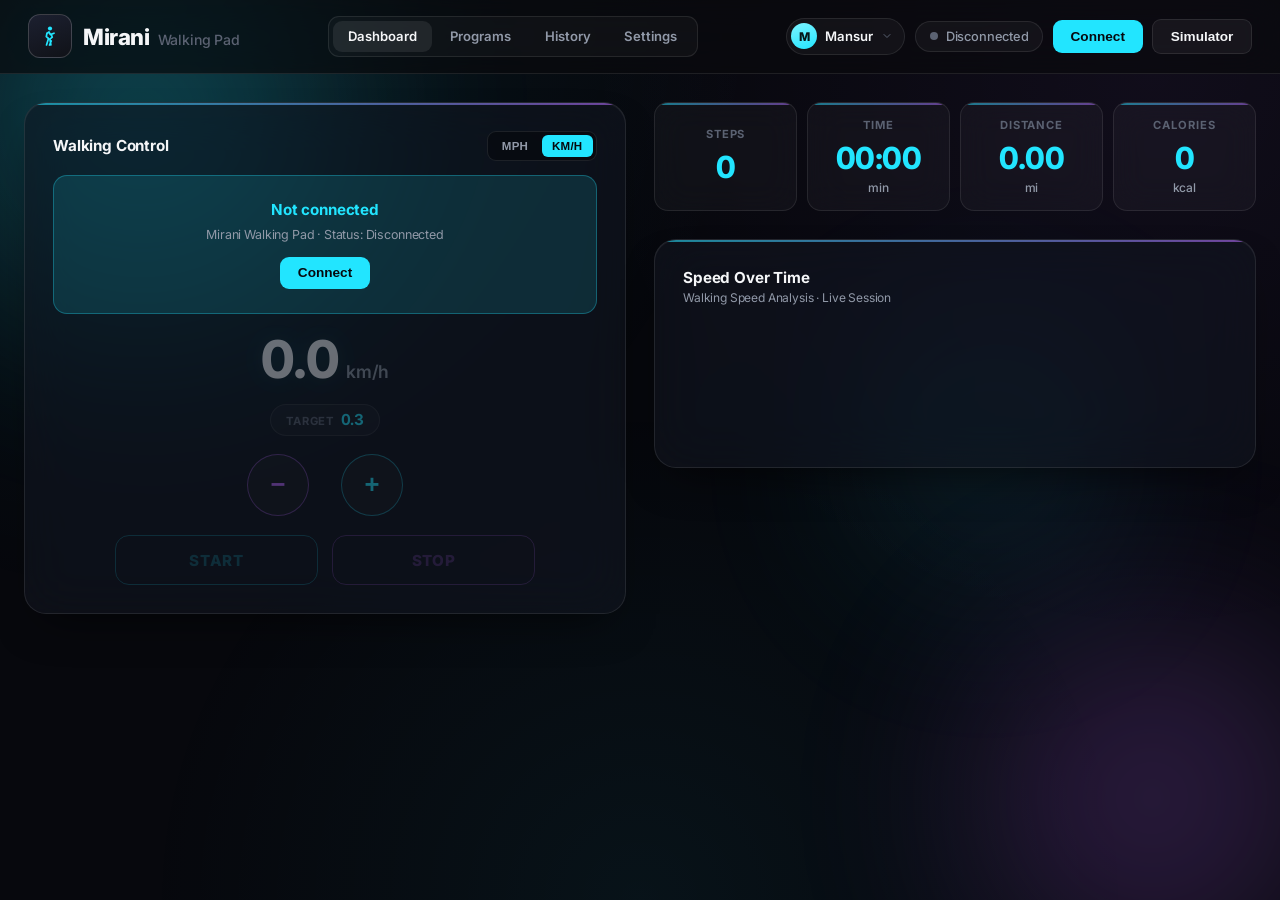
==== index.html @ 38ab9e93 "Reskin to neon cyan/purple glass theme with speed-reactive background - New palette: cyan primary + " ====
<!DOCTYPE html>
<html lang="en">
<head>
  <meta charset="UTF-8">
  <meta name="viewport" content="width=device-width, initial-scale=1.0">
  <title>Mirani Walking Pad</title>
  <meta name="description" content="Control your walking pad treadmill via Web Bluetooth API directly from a laptop. Real-time telemetry, speed control, preset programs, and session analytics.">
  <link rel="icon" type="image/svg+xml" href="favicon.svg">
  <link rel="stylesheet" href="css/style.css">
</head>
<body>

  <!-- Decorative speed-reactive background (see .bg-decor in style.css) -->
  <div class="bg-decor" aria-hidden="true">
    <div class="blob blob-cyan"></div>
    <div class="blob blob-purple"></div>
    <div class="blob blob-cyan-soft"></div>
  </div>

  <!-- App Header -->
  <header class="app-header">
    <div class="brand">
      <div class="brand-logo" aria-hidden="true">
        <svg viewBox="0 0 24 24" width="20" height="20" fill="none" xmlns="http://www.w3.org/2000/svg">
          <circle cx="12" cy="4.5" r="2.1" fill="currentColor"/>
          <path d="M9.5 9L11 8l1.3 2.6L16 9.2M8.5 21l2-6.5-2.2-1.8.7-3.7M13.3 10.6l1 2.6-2.4 2 1 5.8M11.5 21l1.8-4" stroke="currentColor" stroke-width="1.7" stroke-linecap="round" stroke-linejoin="round"/>
        </svg>
      </div>
      <div class="brand-text">
        <h1>Mirani</h1>
        <span>Walking Pad</span>
      </div>
    </div>

    <!-- Navigation Tabs -->
    <nav class="nav-tabs">
      <button class="nav-btn active" data-tab="dashboard">Dashboard</button>
      <button class="nav-btn" data-tab="programs">Programs</button>
      <button class="nav-btn" data-tab="history">History</button>
      <button class="nav-btn" data-tab="settings">Settings</button>
    </nav>

    <!-- Header Actions -->
    <div class="header-actions">
      <div class="user-switcher" id="user-switcher">
        <button class="user-trigger" id="user-trigger" type="button" aria-haspopup="listbox" aria-expanded="false">
          <span class="user-avatar" id="user-avatar" data-user="Mansur">M</span>
          <span class="user-trigger-name" id="user-trigger-name">Mansur</span>
          <svg class="user-chevron" width="12" height="12" viewBox="0 0 24 24" fill="none"><path d="M6 9l6 6 6-6" stroke="currentColor" stroke-width="2" stroke-linecap="round" stroke-linejoin="round"/></svg>
        </button>
        <div class="user-menu" id="user-menu" role="listbox">
          <button class="user-option" data-user="Mansur" role="option"><span class="user-avatar" data-user="Mansur">M</span>Mansur</button>
          <button class="user-option" data-user="Sonia" role="option"><span class="user-avatar" data-user="Sonia">S</span>Sonia</button>
          <button class="user-option" data-user="Rehaan" role="option"><span class="user-avatar" data-user="Rehaan">R</span>Rehaan</button>
          <button class="user-option" data-user="Amaya" role="option"><span class="user-avatar" data-user="Amaya">A</span>Amaya</button>
        </div>
      </div>
      <div class="connection-pill">
        <span class="status-dot" id="status-dot"></span>
        <span id="status-text">Disconnected</span>
      </div>
      <button class="btn-primary" id="connect-btn">Connect</button>
      <button class="btn-secondary" id="sim-btn">Simulator</button>
    </div>
  </header>

  <!-- Main App Container -->
  <main class="main-container">

    <!-- TAB 1: DASHBOARD -->
    <section class="tab-content active" id="tab-dashboard">
      <div class="dashboard-grid">

        <!-- Left Column: Speed & Controls -->
        <div class="panel-col">
          <div class="card speed-card">
            <div class="card-title">
              <span>Walking Control</span>
              <div class="unit-toggle">
                <button class="unit-btn" id="unit-mph">MPH</button>
                <button class="unit-btn active" id="unit-kmh">KM/H</button>
              </div>
            </div>

            <!-- Connection Banner (hidden when connected) -->
            <div id="connect-banner" class="connect-banner">
              <div class="connect-banner-title">Not connected</div>
              <div class="connect-banner-sub">Mirani Walking Pad &middot; Status: Disconnected</div>
              <button id="btn-connect-dashboard" class="btn-primary btn-connect-inline">Connect</button>
            </div>

            <!-- Main Speed HUD Panel -->
            <div class="control-panel" id="control-panel-inner">
              <div class="speed-hero">
                <span class="speed-hero-val" id="hud-speed">0.0</span>
                <span class="speed-hero-unit" id="speed-unit-label">km/h</span>
              </div>
              <div class="speed-target-row">
                <span class="speed-target-label">Target</span>
                <span class="speed-target-val" id="target-speed-val">0.2</span>
              </div>

              <!-- Speed Adjustment Buttons -->
              <div class="speed-adjust-group">
                <button class="btn-speed" id="btn-speed-down" title="Decrease speed" aria-label="Decrease speed">&minus;</button>
                <button class="btn-speed" id="btn-speed-up" title="Increase speed" aria-label="Increase speed">+</button>
              </div>

              <!-- Start / Pause / Stop Actions -->
              <div class="action-group">
                <button class="btn-action btn-start" id="btn-start" disabled>Start</button>
                <button class="btn-action btn-pause" id="btn-pause" style="display:none;">Pause</button>
                <button class="btn-action btn-stop" id="btn-stop" disabled>Stop</button>
              </div>
            </div>
          </div>
        </div>

        <!-- Right Column: Steps, Telemetry & Speed Chart -->
        <div class="panel-col">

          <!-- Telemetry: Steps + Time + Distance + Calories, one row -->
          <div class="hud-grid">
            <div class="hud-tile steps-tile">
              <div class="hud-label">Steps</div>
              <div class="hud-value" id="hud-steps">0</div>
            </div>

            <div class="hud-tile time-tile">
              <div class="hud-label">Time</div>
              <div class="hud-value" id="hud-time">00:00</div>
              <div class="hud-unit">min</div>
            </div>

            <div class="hud-tile dist-tile">
              <div class="hud-label">Distance</div>
              <div class="hud-value" id="hud-dist">0.00</div>
              <div class="hud-unit">mi</div>
            </div>

            <div class="hud-tile cal-tile">
              <div class="hud-label">Calories</div>
              <div class="hud-value" id="hud-cal">0</div>
              <div class="hud-unit">kcal</div>
            </div>
          </div>

          <!-- Speed Chart -->
          <div class="card chart-card">
            <div class="chart-header">
              <div class="chart-title">Speed Over Time</div>
              <div class="chart-subtitle">Walking Speed Analysis &middot; Live Session</div>
            </div>
            <div class="chart-container" id="chart-wrapper"></div>
          </div>

        </div>

      </div>
    </section>

    <!-- TAB 2: PROGRAMS -->
    <section class="tab-content" id="tab-programs">
      <div class="card">
        <div class="card-title">Select Workout Program</div>
        <p style="color: var(--text-muted); font-size: 0.9rem; margin-bottom: 1.5rem;">
          Select a preset walking program to automatically adjust speeds during your workout.
        </p>
        <div class="program-cards" id="programs-container"></div>
      </div>
    </section>

    <!-- TAB 3: HISTORY -->
    <section class="tab-content" id="tab-history">
      <div class="card">
        <div class="card-title">
          <span>Workout History Log</span>
          <span class="history-user-label" id="history-user-label">Mansur</span>
        </div>
        <div class="history-table-container">
          <table class="history-table">
            <thead>
              <tr>
                <th>Date & Time</th>
                <th>Duration</th>
                <th>Distance</th>
                <th>Calories</th>
                <th>Est. Steps</th>
              </tr>
            </thead>
            <tbody id="history-tbody"></tbody>
          </table>
        </div>
      </div>
    </section>

    <!-- TAB 4: SETTINGS -->
    <section class="tab-content" id="tab-settings">
      <div class="card settings-card">
        <div class="card-title">Settings</div>

        <div class="settings-list">
          <div class="settings-field">
            <label for="setting-weight">User weight (kg)</label>
            <input type="number" id="setting-weight" value="70">
            <span class="settings-hint">Used to calculate accurate calorie burn during walking.</span>
          </div>

          <div class="settings-field">
            <label>Bluetooth compatibility</label>
            <p class="settings-hint settings-hint-block">
              Ensure Bluetooth is enabled on your Mac or Windows laptop. Web Bluetooth requires <strong>Google Chrome</strong> or <strong>Microsoft Edge</strong>. Ensure your walking pad is powered on and not connected to your mobile phone.
            </p>
          </div>
        </div>
      </div>
    </section>

  </main>

  <!-- Scripts -->
  <script src="js/sfx.js"></script>
  <script src="js/ble.js"></script>
  <script src="js/treadmill.js"></script>
  <script src="js/programs.js"></script>
  <script src="js/charts.js"></script>
  <script src="js/app.js"></script>

</body>
</html>
---- css/style.css ----
/* Mirani Walking Pad — Stylesheet
   Dark glass UI with cyan/purple neon accents and a speed-reactive
   background layer (see .bg-decor + --speed-ratio, driven from app.js). */
@import url('https://fonts.googleapis.com/css2?family=Inter:wght@400;500;600;700;800&display=swap');

:root {
  --bg-dark: #07080d;
  --bg-card: rgba(255, 255, 255, 0.035);
  --bg-card-solid: rgba(19, 22, 32, 0.62);
  --bg-tile: rgba(255, 255, 255, 0.035);
  --border-color: rgba(255, 255, 255, 0.09);
  --border-color-strong: rgba(255, 255, 255, 0.18);

  --primary: #22e5ff;
  --primary-soft: rgba(34, 229, 255, 0.13);
  --primary-glow: rgba(34, 229, 255, 0.45);
  --secondary: #b968ff;
  --secondary-soft: rgba(185, 104, 255, 0.14);
  --secondary-glow: rgba(185, 104, 255, 0.45);
  --accent-green: #34d399;
  --accent-red: #f5455c;
  --accent-amber: #f5a623;

  --text-main: #f5f6f8;
  --text-muted: #9199a8;
  --text-dim: #5b6272;

  --font-sans: 'Inter', -apple-system, BlinkMacSystemFont, 'SF Pro Text', 'Segoe UI', sans-serif;

  --shadow-card: 0 1px 0 rgba(255, 255, 255, 0.05) inset, 0 20px 45px -20px rgba(0, 0, 0, 0.7);
  --radius-lg: 22px;
  --radius-md: 14px;
  --radius-sm: 9px;

  /* 0 (stopped) .. 1 (max speed) — set from app.js on every telemetry tick */
  --speed-ratio: 0;
}

* {
  box-sizing: border-box;
  margin: 0;
  padding: 0;
}

html {
  -webkit-font-smoothing: antialiased;
  -moz-osx-font-smoothing: grayscale;
}

body {
  background-color: var(--bg-dark);
  color: var(--text-main);
  font-family: var(--font-sans);
  font-feature-settings: 'tnum' 1;
  min-height: 100vh;
  display: flex;
  flex-direction: column;
  overflow-x: hidden;
  letter-spacing: -0.01em;
  position: relative;
}

/* ---------- Speed-reactive background ---------- */
/* Ambient blobs drift slowly at rest and speed up/brighten with
   --speed-ratio (0..1), set live from app.js off the treadmill snapshot.
   Kept low-contrast and heavily blurred so it reads as atmosphere, not
   as a distraction from the numbers. */
.bg-decor {
  position: fixed;
  inset: 0;
  z-index: -1;
  overflow: hidden;
  pointer-events: none;
}

.bg-decor::before {
  content: '';
  position: absolute;
  inset: 0;
  background-image:
    radial-gradient(circle at 12% 0%, rgba(34, 229, 255, 0.07) 0%, transparent 42%),
    radial-gradient(circle at 90% 8%, rgba(185, 104, 255, 0.06) 0%, transparent 40%),
    radial-gradient(circle at 50% 100%, rgba(34, 229, 255, 0.05) 0%, transparent 45%);
}

.blob {
  position: absolute;
  border-radius: 50%;
  filter: blur(90px);
  will-change: transform, opacity;
  animation-name: blobDrift;
  animation-timing-function: ease-in-out;
  animation-iteration-count: infinite;
  animation-direction: alternate;
  animation-duration: calc(26s - 14s * var(--speed-ratio, 0));
  opacity: calc(0.3 + 0.28 * var(--speed-ratio, 0));
  transition: opacity 0.6s ease;
}

.blob-cyan {
  width: 46vw;
  height: 46vw;
  max-width: 620px;
  max-height: 620px;
  left: -12vw;
  top: -14vw;
  background: radial-gradient(circle, var(--primary) 0%, transparent 70%);
}

.blob-purple {
  width: 40vw;
  height: 40vw;
  max-width: 560px;
  max-height: 560px;
  right: -10vw;
  bottom: -12vw;
  background: radial-gradient(circle, var(--secondary) 0%, transparent 70%);
  animation-delay: -6s;
}

.blob-cyan-soft {
  width: 30vw;
  height: 30vw;
  max-width: 420px;
  max-height: 420px;
  right: 8vw;
  top: 30vh;
  background: radial-gradient(circle, var(--primary) 0%, transparent 72%);
  animation-delay: -12s;
  opacity: calc(0.16 + 0.16 * var(--speed-ratio, 0));
}

@keyframes blobDrift {
  from { transform: translate(0, 0) scale(1); }
  to   { transform: translate(4%, 5%) scale(calc(1 + 0.08 * var(--speed-ratio, 0))); }
}

@media (prefers-reduced-motion: reduce) {
  .blob { animation: none; }
}

/* ---------- Header ---------- */
.app-header {
  display: flex;
  flex-wrap: wrap;
  justify-content: space-between;
  align-items: center;
  gap: 0.75rem 1.5rem;
  padding: 0.9rem 1.75rem;
  background: rgba(10, 11, 13, 0.72);
  backdrop-filter: blur(20px) saturate(140%);
  border-bottom: 1px solid var(--border-color);
  position: sticky;
  top: 0;
  z-index: 100;
}

.brand {
  display: flex;
  align-items: center;
  gap: 0.7rem;
}

.brand-logo {
  width: 44px;
  height: 44px;
  flex-shrink: 0;
  background: linear-gradient(160deg, #1c2030, #101218);
  border: 1px solid var(--border-color-strong);
  border-radius: 12px;
  display: flex;
  align-items: center;
  justify-content: center;
  color: var(--primary);
}

.brand-logo svg {
  width: 24px;
  height: 24px;
}

.brand-text {
  display: flex;
  align-items: baseline;
  gap: 0.5rem;
}

.brand-text h1 {
  font-size: 1.4rem;
  font-weight: 800;
  letter-spacing: -0.02em;
  color: var(--text-main);
}

.brand-text span {
  font-size: 0.88rem;
  color: var(--text-dim);
  font-weight: 500;
}

.header-actions {
  display: flex;
  align-items: center;
  gap: 0.6rem;
}

.user-switcher {
  position: relative;
}

.user-trigger {
  display: flex;
  align-items: center;
  gap: 0.5rem;
  padding: 0.3rem 0.7rem 0.3rem 0.3rem;
  border-radius: 30px;
  background: rgba(255, 255, 255, 0.04);
  border: 1px solid var(--border-color);
  cursor: pointer;
  font-family: var(--font-sans);
  transition: background 0.15s ease, border-color 0.15s ease;
}

.user-trigger:hover,
.user-switcher.open .user-trigger {
  background: rgba(255, 255, 255, 0.08);
  border-color: var(--border-color-strong);
}

.user-trigger-name {
  color: var(--text-main);
  font-weight: 600;
  font-size: 0.82rem;
}

.user-chevron {
  color: var(--text-dim);
  transition: transform 0.15s ease;
}

.user-switcher.open .user-chevron {
  transform: rotate(180deg);
}

.user-avatar {
  width: 26px;
  height: 26px;
  border-radius: 50%;
  color: #06090f;
  font-size: 0.75rem;
  font-weight: 800;
  display: flex;
  align-items: center;
  justify-content: center;
  flex-shrink: 0;
}

.user-avatar[data-user="Mansur"] { background: linear-gradient(160deg, #7df3ff, var(--primary)); color: #06171a; }
.user-avatar[data-user="Sonia"] { background: linear-gradient(160deg, #ff8ad4, #e754a8); }
.user-avatar[data-user="Rehaan"] { background: linear-gradient(160deg, #4de3a4, var(--accent-green)); }
.user-avatar[data-user="Amaya"] { background: linear-gradient(160deg, #ffbb50, var(--accent-amber)); }

.user-menu {
  position: absolute;
  top: calc(100% + 0.5rem);
  left: 0;
  min-width: 180px;
  background: var(--bg-card-solid);
  border: 1px solid var(--border-color-strong);
  border-radius: var(--radius-md);
  box-shadow: 0 20px 40px -12px rgba(0, 0, 0, 0.7);
  padding: 0.4rem;
  display: flex;
  flex-direction: column;
  gap: 0.15rem;
  opacity: 0;
  visibility: hidden;
  transform: translateY(-6px);
  transition: opacity 0.15s ease, transform 0.15s ease, visibility 0.15s;
  z-index: 200;
}

.user-switcher.open .user-menu {
  opacity: 1;
  visibility: visible;
  transform: translateY(0);
}

.user-option {
  display: flex;
  align-items: center;
  gap: 0.6rem;
  padding: 0.5rem 0.6rem;
  border-radius: var(--radius-sm);
  background: transparent;
  border: none;
  color: var(--text-muted);
  font-family: var(--font-sans);
  font-weight: 600;
  font-size: 0.85rem;
  cursor: pointer;
  text-align: left;
  transition: background 0.12s ease, color 0.12s ease;
}

.user-option:hover {
  background: rgba(255, 255, 255, 0.06);
  color: var(--text-main);
}

.user-option.active {
  background: var(--primary-soft);
  color: var(--text-main);
}

.history-user-label {
  font-size: 0.75rem;
  font-weight: 700;
  color: var(--primary);
  background: var(--primary-soft);
  padding: 0.3rem 0.75rem;
  border-radius: 30px;
}

.connection-pill {
  display: flex;
  align-items: center;
  gap: 0.5rem;
  padding: 0.45rem 0.85rem;
  border-radius: 30px;
  background: rgba(255, 255, 255, 0.04);
  border: 1px solid var(--border-color);
  font-size: 0.8rem;
  font-weight: 500;
  color: var(--text-muted);
  white-space: nowrap;
}

.status-dot {
  width: 8px;
  height: 8px;
  border-radius: 50%;
  background: var(--text-dim);
  flex-shrink: 0;
}

.status-dot.connected {
  background: var(--accent-green);
  box-shadow: 0 0 8px rgba(52, 211, 153, 0.6);
}

.status-dot.simulating {
  background: var(--accent-amber);
  box-shadow: 0 0 8px rgba(245, 166, 35, 0.6);
}

/* ---------- Nav Tabs ---------- */
.nav-tabs {
  display: flex;
  gap: 0.2rem;
  background: rgba(255, 255, 255, 0.03);
  padding: 0.25rem;
  border-radius: 11px;
  border: 1px solid var(--border-color);
}

.nav-btn {
  background: transparent;
  border: none;
  color: var(--text-muted);
  padding: 0.45rem 0.95rem;
  border-radius: var(--radius-sm);
  font-family: var(--font-sans);
  font-weight: 600;
  font-size: 0.82rem;
  cursor: pointer;
  transition: color 0.15s ease, background 0.15s ease;
  white-space: nowrap;
}

.nav-btn:hover {
  color: var(--text-main);
}

.nav-btn.active {
  background: rgba(255, 255, 255, 0.08);
  color: var(--text-main);
}

/* ---------- Main Container ---------- */
.main-container {
  max-width: 1280px;
  width: 100%;
  margin: 0 auto;
  padding: 1.75rem 1.5rem 3rem;
  flex: 1;
  min-width: 0;
}

.tab-content {
  display: none;
  flex-direction: column;
  gap: 1.5rem;
}

.tab-content.active {
  display: flex;
}

/* ---------- Dashboard Layout ---------- */
.dashboard-grid {
  display: grid;
  grid-template-columns: minmax(0, 1fr) minmax(0, 1fr);
  gap: 1.75rem;
  align-items: start;
}

.panel-col {
  display: flex;
  flex-direction: column;
  gap: 1.75rem;
  min-width: 0;
}

@media (max-width: 900px) {
  .dashboard-grid {
    grid-template-columns: minmax(0, 1fr);
  }
}

/* ---------- Card ---------- */
.card {
  background: var(--bg-card-solid);
  backdrop-filter: blur(24px) saturate(150%);
  -webkit-backdrop-filter: blur(24px) saturate(150%);
  border: 1px solid var(--border-color);
  border-radius: var(--radius-lg);
  padding: 1.75rem;
  box-shadow: var(--shadow-card);
  min-width: 0;
  position: relative;
  overflow: hidden;
}

.card::before {
  content: '';
  position: absolute;
  top: 0;
  left: 0;
  right: 0;
  height: 2px;
  background: linear-gradient(90deg, var(--primary), var(--secondary));
  opacity: 0.55;
}

.card-title {
  font-size: 0.95rem;
  font-weight: 700;
  margin-bottom: 1.25rem;
  display: flex;
  justify-content: space-between;
  align-items: center;
  color: var(--text-main);
}

/* MPH/KM-H unit toggle */
.unit-toggle {
  display: flex;
  gap: 0.2rem;
  background: rgba(0, 0, 0, 0.35);
  padding: 0.2rem;
  border-radius: var(--radius-sm);
  border: 1px solid var(--border-color);
}

.unit-btn {
  background: transparent;
  border: none;
  color: var(--text-muted);
  padding: 0.3rem 0.65rem;
  border-radius: 6px;
  font-weight: 700;
  font-size: 0.72rem;
  letter-spacing: 0.02em;
  cursor: pointer;
  transition: all 0.15s ease;
}

.unit-btn:hover {
  color: var(--text-main);
}

.unit-btn.active {
  background: var(--primary);
  color: #06090f;
}

/* ---------- Connect Banner ---------- */
.connect-banner {
  background: var(--primary-soft);
  border: 1px solid rgba(34, 229, 255, 0.3);
  border-radius: var(--radius-md);
  padding: 1.5rem 1.25rem;
  margin-bottom: 1.25rem;
  display: flex;
  flex-direction: column;
  align-items: center;
  text-align: center;
  gap: 0.5rem;
}

.connect-banner-title {
  font-weight: 700;
  color: var(--primary);
  font-size: 0.95rem;
}

.connect-banner-sub {
  font-size: 0.78rem;
  color: var(--text-muted);
  margin-bottom: 0.4rem;
}

.btn-connect-inline {
  padding: 0.5rem 1rem;
  font-size: 0.8rem;
  white-space: nowrap;
}

/* ---------- Speed Card / Control Panel ---------- */
.speed-card {
  display: flex;
  flex-direction: column;
}

.speed-card .card-title {
  margin-bottom: 0.9rem;
}

.control-panel {
  display: flex;
  flex-direction: column;
  align-items: center;
  gap: 1.1rem;
  padding: 0;
  opacity: 0.4;
  pointer-events: none;
  transition: opacity 0.25s ease;
}

.speed-hero {
  display: flex;
  align-items: baseline;
  gap: 0.5rem;
  line-height: 1;
}

.speed-hero-val {
  font-variant-numeric: tabular-nums;
  font-size: clamp(2.4rem, 6vw, 3.25rem);
  font-weight: 800;
  letter-spacing: -0.03em;
  color: var(--text-main);
  text-shadow: 0 0 28px rgba(34, 229, 255, calc(0.18 + 0.5 * var(--speed-ratio, 0)));
  transition: text-shadow 0.4s ease;
}

.speed-hero-unit {
  font-size: 1.1rem;
  font-weight: 600;
  color: var(--text-muted);
  text-transform: lowercase;
}

.speed-target-row {
  display: flex;
  align-items: baseline;
  gap: 0.4rem;
  padding: 0.35rem 0.9rem;
  background: rgba(255, 255, 255, 0.04);
  border: 1px solid var(--border-color);
  border-radius: 30px;
}

.speed-target-label {
  font-size: 0.7rem;
  text-transform: uppercase;
  letter-spacing: 0.08em;
  color: var(--text-dim);
  font-weight: 700;
}

.speed-target-val {
  font-variant-numeric: tabular-nums;
  font-size: 0.95rem;
  font-weight: 700;
  color: var(--primary);
}

.speed-adjust-group {
  display: flex;
  align-items: center;
  gap: 2rem;
}

.btn-speed {
  width: 62px;
  height: 62px;
  border-radius: 50%;
  background: rgba(255, 255, 255, 0.03);
  font-size: 1.6rem;
  font-weight: 700;
  display: flex;
  align-items: center;
  justify-content: center;
  cursor: pointer;
  transition: all 0.15s ease;
  line-height: 1;
}

.btn-speed:active {
  transform: scale(0.93);
}

#btn-speed-down {
  color: var(--secondary);
  border: 1.5px solid rgba(185, 104, 255, 0.5);
}

#btn-speed-down:hover {
  background: var(--secondary);
  color: #0d0416;
  box-shadow: 0 0 24px -4px var(--secondary-glow);
}

#btn-speed-up {
  color: var(--primary);
  border: 1.5px solid rgba(34, 229, 255, 0.5);
}

#btn-speed-up:hover {
  background: var(--primary);
  color: #06171a;
  box-shadow: 0 0 24px -4px var(--primary-glow);
}

/* ---------- Action Buttons ---------- */
.action-group {
  display: flex;
  gap: 0.9rem;
  width: 100%;
  max-width: 420px;
  margin-top: 0.15rem;
}

.btn-action {
  flex: 1;
  padding: 0.9rem;
  border-radius: var(--radius-md);
  background: transparent;
  font-family: var(--font-sans);
  font-weight: 800;
  font-size: 0.95rem;
  letter-spacing: 0.04em;
  text-transform: uppercase;
  cursor: pointer;
  transition: all 0.18s ease;
}

.btn-action:disabled {
  opacity: 0.35;
  cursor: not-allowed;
  box-shadow: none;
  transform: none !important;
}

.btn-start {
  border: 1.5px solid var(--primary);
  color: var(--primary);
}

.btn-start:hover:not(:disabled) {
  background: var(--primary);
  color: #06171a;
  transform: translateY(-2px);
  box-shadow: 0 14px 28px -10px var(--primary-glow);
}

.btn-pause {
  border: 1.5px solid var(--accent-amber);
  color: var(--accent-amber);
}

.btn-pause:hover:not(:disabled) {
  background: var(--accent-amber);
  color: #191006;
  transform: translateY(-2px);
}

.btn-stop {
  border: 1.5px solid var(--secondary);
  color: var(--secondary);
}

.btn-stop:hover:not(:disabled) {
  background: var(--secondary);
  color: #ffffff;
  transform: translateY(-2px);
  box-shadow: 0 14px 28px -10px var(--secondary-glow);
}

/* ---------- Telemetry HUD Grid ---------- */
.hud-grid {
  display: grid;
  grid-template-columns: repeat(4, minmax(0, 1fr));
  gap: 0.6rem;
}

@media (max-width: 420px) {
  .hud-grid {
    grid-template-columns: repeat(2, minmax(0, 1fr));
  }
}

.hud-tile {
  background: var(--bg-tile);
  backdrop-filter: blur(16px);
  border: 1px solid var(--border-color);
  border-radius: var(--radius-md);
  padding: 0.95rem 0.5rem;
  display: flex;
  flex-direction: column;
  align-items: center;
  justify-content: center;
  text-align: center;
  min-width: 0;
  position: relative;
  overflow: hidden;
}

.hud-tile::before {
  content: '';
  position: absolute;
  top: 0;
  left: 0;
  right: 0;
  height: 2px;
  background: linear-gradient(90deg, var(--primary), var(--secondary));
  opacity: 0.5;
}

.hud-label {
  font-size: 0.7rem;
  text-transform: uppercase;
  letter-spacing: 0.08em;
  color: var(--text-dim);
  font-weight: 700;
  margin-bottom: 0.5rem;
  white-space: nowrap;
}

.hud-value {
  font-variant-numeric: tabular-nums;
  font-size: clamp(1.15rem, 3.2vw, 1.9rem);
  font-weight: 800;
  color: var(--primary);
  letter-spacing: -0.02em;
  white-space: nowrap;
}

.hud-unit {
  font-size: 0.75rem;
  color: var(--text-muted);
  font-weight: 500;
  margin-top: 0.25rem;
}

/* ---------- Chart Card ---------- */
.chart-card {
  min-width: 0;
  padding-bottom: 1.1rem;
}

.chart-header {
  margin-bottom: 0.85rem;
}

.chart-title {
  font-size: 0.95rem;
  font-weight: 700;
  color: var(--text-main);
}

.chart-subtitle {
  font-size: 0.75rem;
  color: var(--text-muted);
  margin-top: 0.2rem;
}

.chart-container {
  width: 100%;
  max-width: 100%;
  height: 130px;
  position: relative;
  overflow: hidden;
}

/* ---------- Program Selector Cards ---------- */
.program-cards {
  display: grid;
  grid-template-columns: repeat(auto-fit, minmax(220px, 1fr));
  gap: 0.85rem;
}

.program-card {
  background: var(--bg-tile);
  border: 1px solid var(--border-color);
  border-radius: var(--radius-md);
  padding: 1.15rem;
  cursor: pointer;
  transition: all 0.2s ease;
}

.program-card:hover {
  border-color: var(--border-color-strong);
  background: rgba(255, 255, 255, 0.05);
}

.program-card.active-program {
  border-color: var(--primary);
  background: var(--primary-soft);
}

.program-name {
  font-weight: 700;
  font-size: 1rem;
  margin-bottom: 0.3rem;
  color: var(--text-main);
}

.program-desc {
  font-size: 0.8rem;
  color: var(--text-muted);
  margin-bottom: 1rem;
  line-height: 1.45;
}

.program-meta {
  display: flex;
  justify-content: space-between;
  font-size: 0.72rem;
  color: var(--primary);
  font-weight: 600;
}

/* ---------- History Table ---------- */
.history-table-container {
  overflow-x: auto;
}

.history-table {
  width: 100%;
  border-collapse: collapse;
  text-align: left;
}

.history-table th {
  padding: 0.75rem 0.9rem;
  font-size: 0.68rem;
  text-transform: uppercase;
  letter-spacing: 0.06em;
  color: var(--text-dim);
  font-weight: 700;
  border-bottom: 1px solid var(--border-color);
  white-space: nowrap;
}

.history-table td {
  padding: 0.85rem 0.9rem;
  font-size: 0.85rem;
  color: var(--text-main);
  border-bottom: 1px solid rgba(255, 255, 255, 0.04);
  white-space: nowrap;
}

.history-table tr:hover td {
  background: rgba(255, 255, 255, 0.02);
}

/* ---------- Settings ---------- */
.settings-card {
  max-width: 560px;
  margin: 0 auto;
  width: 100%;
}

.settings-list {
  display: flex;
  flex-direction: column;
  gap: 1.5rem;
}

.settings-field label {
  display: block;
  font-weight: 600;
  font-size: 0.88rem;
  margin-bottom: 0.5rem;
  color: var(--text-main);
}

.settings-field input[type="number"] {
  background: rgba(0, 0, 0, 0.3);
  border: 1px solid var(--border-color);
  color: var(--text-main);
  font-family: var(--font-sans);
  font-size: 0.9rem;
  padding: 0.7rem 0.85rem;
  border-radius: var(--radius-sm);
  width: 100%;
}

.settings-field input[type="number"]:focus {
  outline: none;
  border-color: var(--primary);
}

.settings-hint {
  font-size: 0.75rem;
  color: var(--text-muted);
  margin-top: 0.4rem;
  display: block;
}

.settings-hint-block {
  line-height: 1.55;
}

/* ---------- Buttons (header) ---------- */
.btn-primary {
  background: var(--primary);
  color: #06090f;
  border: none;
  padding: 0.55rem 1.1rem;
  border-radius: var(--radius-sm);
  font-weight: 700;
  font-size: 0.85rem;
  cursor: pointer;
  transition: all 0.15s ease;
  white-space: nowrap;
}

.btn-primary:hover {
  filter: brightness(1.08);
}

.btn-primary:disabled {
  opacity: 0.6;
  cursor: default;
  filter: none;
}

.btn-secondary {
  background: rgba(255, 255, 255, 0.05);
  border: 1px solid var(--border-color);
  color: var(--text-main);
  padding: 0.55rem 1.1rem;
  border-radius: var(--radius-sm);
  font-weight: 600;
  font-size: 0.85rem;
  cursor: pointer;
  transition: all 0.15s ease;
  white-space: nowrap;
}

.btn-secondary:hover {
  background: rgba(255, 255, 255, 0.1);
}

/* ---------- Toast Notifications ---------- */
.toast-container {
  position: fixed;
  bottom: 1.5rem;
  right: 1.5rem;
  left: 1.5rem;
  display: flex;
  flex-direction: column;
  align-items: flex-end;
  gap: 0.5rem;
  z-index: 1000;
}

.toast {
  background: rgba(19, 20, 24, 0.96);
  backdrop-filter: blur(12px);
  border: 1px solid var(--border-color-strong);
  color: var(--text-main);
  padding: 0.85rem 1.2rem;
  border-radius: var(--radius-sm);
  box-shadow: 0 12px 28px rgba(0,0,0,0.5);
  font-size: 0.85rem;
  font-weight: 500;
  max-width: 360px;
  animation: slideIn 0.25s ease forwards;
}

.toast.success { border-color: rgba(52, 211, 153, 0.5); }
.toast.error { border-color: rgba(245, 69, 92, 0.5); }

@keyframes slideIn {
  from { transform: translateY(8px); opacity: 0; }
  to { transform: translateY(0); opacity: 1; }
}
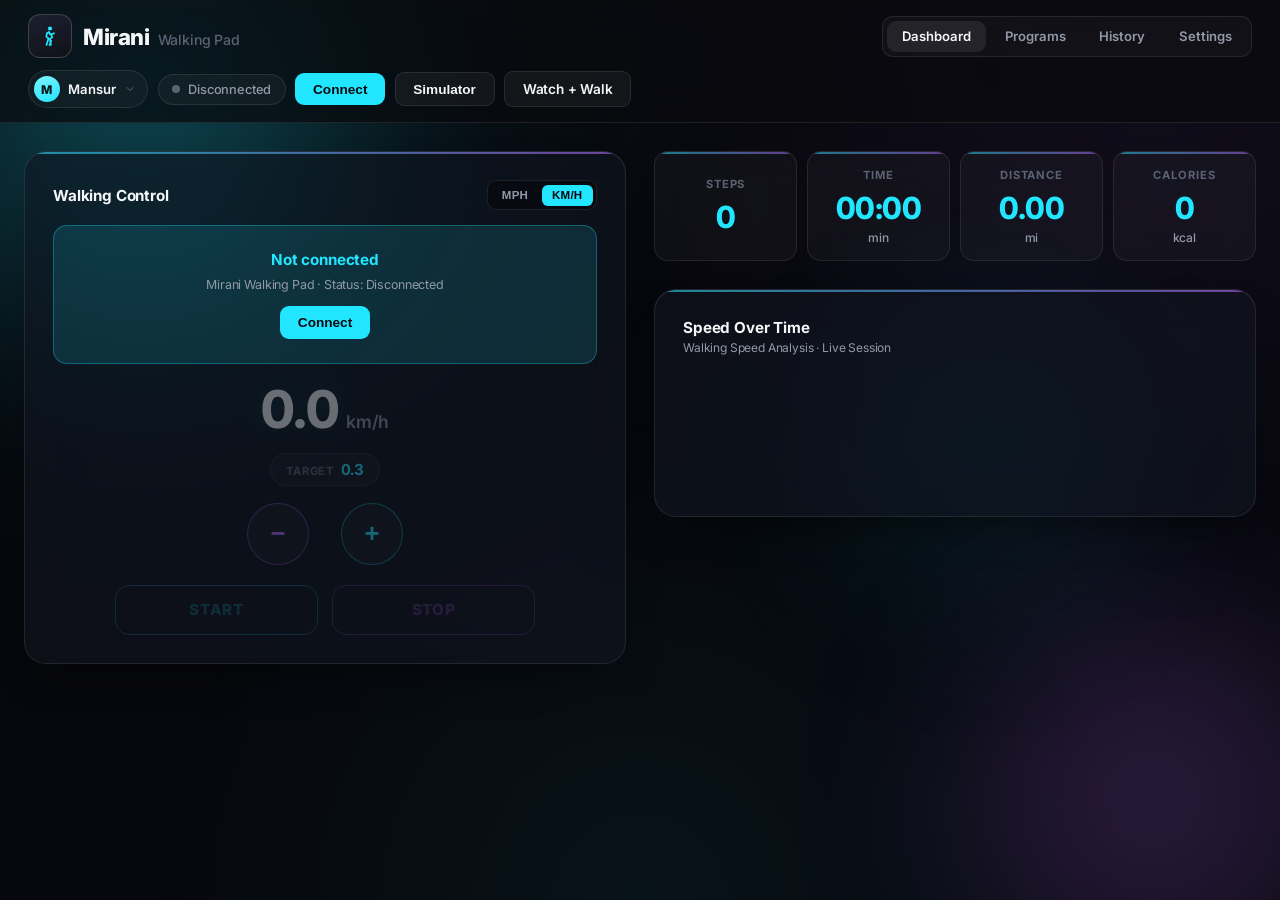
==== commit e023a2c1: "Add Watch + Walk concept: video stage with floating control overlay New theater.html page for a "wat" ====
--- a/index.html
+++ b/index.html
@@ -61,6 +61,7 @@
       </div>
       <button class="btn-primary" id="connect-btn">Connect</button>
       <button class="btn-secondary" id="sim-btn">Simulator</button>
+      <a href="theater.html" class="btn-secondary btn-watch-walk" title="Concept: watch a video with the controls floating on top">Watch + Walk</a>
     </div>
   </header>
 
--- a/css/style.css
+++ b/css/style.css
@@ -970,6 +970,9 @@
   cursor: pointer;
   transition: all 0.15s ease;
   white-space: nowrap;
+  display: inline-flex;
+  align-items: center;
+  text-decoration: none;
 }
 
 .btn-secondary:hover {
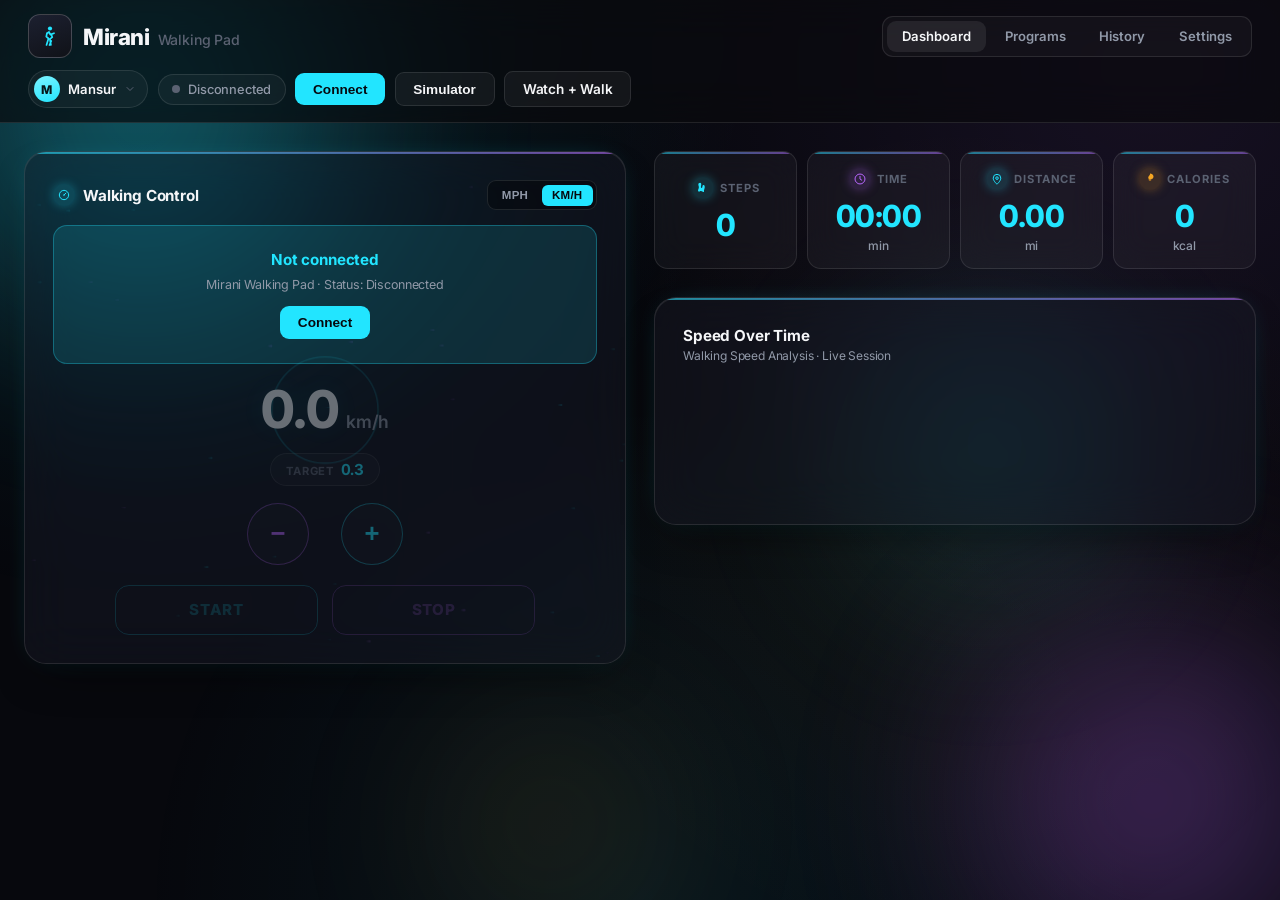
==== commit 4599a9de: "Add motion graphics engine, glass/glow polish, and richer sound design Dashboard felt static (nothin" ====
--- a/index.html
+++ b/index.html
@@ -15,6 +15,7 @@
     <div class="blob blob-cyan"></div>
     <div class="blob blob-purple"></div>
     <div class="blob blob-cyan-soft"></div>
+    <div class="blob blob-amber"></div>
   </div>
 
   <!-- App Header -->
@@ -75,8 +76,14 @@
         <!-- Left Column: Speed & Controls -->
         <div class="panel-col">
           <div class="card speed-card">
+            <canvas id="speed-flow-canvas" class="speed-flow-canvas" aria-hidden="true"></canvas>
             <div class="card-title">
-              <span>Walking Control</span>
+              <span class="card-title-with-icon">
+                <span class="hud-icon icon-cyan" aria-hidden="true">
+                  <svg width="14" height="14" viewBox="0 0 24 24" fill="none"><path d="M12 4a8 8 0 100 16 8 8 0 000-16z" stroke="currentColor" stroke-width="1.7"/><path d="M12 12l3.2-3.2" stroke="currentColor" stroke-width="1.7" stroke-linecap="round"/><circle cx="12" cy="12" r="1.3" fill="currentColor"/></svg>
+                </span>
+                Walking Control
+              </span>
               <div class="unit-toggle">
                 <button class="unit-btn" id="unit-mph">MPH</button>
                 <button class="unit-btn active" id="unit-kmh">KM/H</button>
@@ -92,9 +99,12 @@
 
             <!-- Main Speed HUD Panel -->
             <div class="control-panel" id="control-panel-inner">
-              <div class="speed-hero">
-                <span class="speed-hero-val" id="hud-speed">0.0</span>
-                <span class="speed-hero-unit" id="speed-unit-label">km/h</span>
+              <div class="speed-hero-wrap">
+                <div class="pulse-ring" id="pulse-ring" aria-hidden="true"></div>
+                <div class="speed-hero">
+                  <span class="speed-hero-val" id="hud-speed">0.0</span>
+                  <span class="speed-hero-unit" id="speed-unit-label">km/h</span>
+                </div>
               </div>
               <div class="speed-target-row">
                 <span class="speed-target-label">Target</span>
@@ -123,24 +133,44 @@
           <!-- Telemetry: Steps + Time + Distance + Calories, one row -->
           <div class="hud-grid">
             <div class="hud-tile steps-tile">
-              <div class="hud-label">Steps</div>
+              <div class="hud-label-row">
+                <span class="hud-icon icon-cyan" aria-hidden="true">
+                  <svg width="14" height="14" viewBox="0 0 24 24" fill="none"><path d="M7 3c1.5 0 2 1.3 2 3s-.6 3-.6 4.4c0 1 .3 1.6 1.1 1.6 1.1 0 1.5-1 1.5-2.4 0-1.6.7-2.6 1.9-2.6 1.5 0 2.1 1.4 2.1 3.3 0 2.6-1.3 4.7-1.3 6.4 0 1.1.5 2.3-.8 2.3-1.9 0-2.4-1.7-4.3-1.7-1.6 0-2.1 1-3.4 1-1 0-1.7-.7-1.7-2 0-2 1.4-2.9 1.4-5.6C4.9 8.7 4 7.7 4 6c0-1.7 1.2-3 3-3z" fill="currentColor"/></svg>
+                </span>
+                <span class="hud-label">Steps</span>
+              </div>
               <div class="hud-value" id="hud-steps">0</div>
             </div>
 
             <div class="hud-tile time-tile">
-              <div class="hud-label">Time</div>
+              <div class="hud-label-row">
+                <span class="hud-icon icon-purple" aria-hidden="true">
+                  <svg width="14" height="14" viewBox="0 0 24 24" fill="none"><circle cx="12" cy="12" r="8.5" stroke="currentColor" stroke-width="1.7"/><path d="M12 7.5V12l3 2" stroke="currentColor" stroke-width="1.7" stroke-linecap="round" stroke-linejoin="round"/></svg>
+                </span>
+                <span class="hud-label">Time</span>
+              </div>
               <div class="hud-value" id="hud-time">00:00</div>
               <div class="hud-unit">min</div>
             </div>
 
             <div class="hud-tile dist-tile">
-              <div class="hud-label">Distance</div>
+              <div class="hud-label-row">
+                <span class="hud-icon icon-cyan" aria-hidden="true">
+                  <svg width="14" height="14" viewBox="0 0 24 24" fill="none"><path d="M12 21s-6.5-5.6-6.5-10.5a6.5 6.5 0 1113 0C18.5 15.4 12 21 12 21z" stroke="currentColor" stroke-width="1.7" stroke-linejoin="round"/><circle cx="12" cy="10.5" r="2.2" stroke="currentColor" stroke-width="1.7"/></svg>
+                </span>
+                <span class="hud-label">Distance</span>
+              </div>
               <div class="hud-value" id="hud-dist">0.00</div>
               <div class="hud-unit">mi</div>
             </div>
 
             <div class="hud-tile cal-tile">
-              <div class="hud-label">Calories</div>
+              <div class="hud-label-row">
+                <span class="hud-icon icon-amber" aria-hidden="true">
+                  <svg width="14" height="14" viewBox="0 0 24 24" fill="none"><path d="M12 2.5c1 2.5-3 4-3 7.5a3 3 0 006 0c1 0-1 2-1 2 2.5 0 4-2 4-4.5C18 4 14.5 3 12 2.5z" fill="currentColor"/><path d="M9.5 13a2.5 2.5 0 005 0c0-.9-.5-1.4-1-2 0 1-.5 1.6-1.2 1.6S11 12 11 11c-1 .6-1.5 1.2-1.5 2z" fill="currentColor" opacity="0.6"/></svg>
+                </span>
+                <span class="hud-label">Calories</span>
+              </div>
               <div class="hud-value" id="hud-cal">0</div>
               <div class="hud-unit">kcal</div>
             </div>
@@ -226,6 +256,8 @@
   <script src="js/programs.js"></script>
   <script src="js/charts.js"></script>
   <script src="js/app.js"></script>
+  <script src="https://cdn.jsdelivr.net/npm/gsap@3.12.5/dist/gsap.min.js"></script>
+  <script src="js/motion.js"></script>
 
 </body>
 </html>
--- a/css/style.css
+++ b/css/style.css
@@ -6,10 +6,10 @@
 :root {
   --bg-dark: #07080d;
   --bg-card: rgba(255, 255, 255, 0.035);
-  --bg-card-solid: rgba(19, 22, 32, 0.62);
-  --bg-tile: rgba(255, 255, 255, 0.035);
-  --border-color: rgba(255, 255, 255, 0.09);
-  --border-color-strong: rgba(255, 255, 255, 0.18);
+  --bg-card-solid: rgba(24, 27, 38, 0.46);
+  --bg-tile: rgba(255, 255, 255, 0.04);
+  --border-color: rgba(255, 255, 255, 0.1);
+  --border-color-strong: rgba(255, 255, 255, 0.2);
 
   --primary: #22e5ff;
   --primary-soft: rgba(34, 229, 255, 0.13);
@@ -27,7 +27,7 @@
 
   --font-sans: 'Inter', -apple-system, BlinkMacSystemFont, 'SF Pro Text', 'Segoe UI', sans-serif;
 
-  --shadow-card: 0 1px 0 rgba(255, 255, 255, 0.05) inset, 0 20px 45px -20px rgba(0, 0, 0, 0.7);
+  --shadow-card: 0 1px 0 rgba(255, 255, 255, 0.08) inset, 0 20px 45px -20px rgba(0, 0, 0, 0.75), 0 0 32px -18px var(--primary-glow);
   --radius-lg: 22px;
   --radius-md: 14px;
   --radius-sm: 9px;
@@ -78,22 +78,23 @@
   position: absolute;
   inset: 0;
   background-image:
-    radial-gradient(circle at 12% 0%, rgba(34, 229, 255, 0.07) 0%, transparent 42%),
-    radial-gradient(circle at 90% 8%, rgba(185, 104, 255, 0.06) 0%, transparent 40%),
-    radial-gradient(circle at 50% 100%, rgba(34, 229, 255, 0.05) 0%, transparent 45%);
+    radial-gradient(circle at 12% 0%, rgba(34, 229, 255, 0.1) 0%, transparent 42%),
+    radial-gradient(circle at 90% 8%, rgba(185, 104, 255, 0.09) 0%, transparent 40%),
+    radial-gradient(circle at 50% 100%, rgba(34, 229, 255, 0.07) 0%, transparent 45%),
+    radial-gradient(circle at 75% 60%, rgba(245, 166, 35, 0.05) 0%, transparent 38%);
 }
 
 .blob {
   position: absolute;
   border-radius: 50%;
-  filter: blur(90px);
+  filter: blur(85px);
   will-change: transform, opacity;
   animation-name: blobDrift;
   animation-timing-function: ease-in-out;
   animation-iteration-count: infinite;
   animation-direction: alternate;
-  animation-duration: calc(26s - 14s * var(--speed-ratio, 0));
-  opacity: calc(0.3 + 0.28 * var(--speed-ratio, 0));
+  animation-duration: calc(18s - 12s * var(--speed-ratio, 0));
+  opacity: calc(0.4 + 0.35 * var(--speed-ratio, 0));
   transition: opacity 0.6s ease;
 }
 
@@ -127,12 +128,24 @@
   top: 30vh;
   background: radial-gradient(circle, var(--primary) 0%, transparent 72%);
   animation-delay: -12s;
-  opacity: calc(0.16 + 0.16 * var(--speed-ratio, 0));
+  opacity: calc(0.22 + 0.2 * var(--speed-ratio, 0));
+}
+
+.blob-amber {
+  width: 26vw;
+  height: 26vw;
+  max-width: 360px;
+  max-height: 360px;
+  left: 30vw;
+  bottom: -10vh;
+  background: radial-gradient(circle, var(--accent-amber) 0%, transparent 72%);
+  animation-delay: -9s;
+  opacity: calc(0.14 + 0.14 * var(--speed-ratio, 0));
 }
 
 @keyframes blobDrift {
   from { transform: translate(0, 0) scale(1); }
-  to   { transform: translate(4%, 5%) scale(calc(1 + 0.08 * var(--speed-ratio, 0))); }
+  to   { transform: translate(5%, 6%) scale(calc(1 + 0.12 * var(--speed-ratio, 0))); }
 }
 
 @media (prefers-reduced-motion: reduce) {
@@ -548,11 +561,41 @@
   transition: opacity 0.25s ease;
 }
 
+.speed-flow-canvas {
+  position: absolute;
+  inset: 0;
+  width: 100%;
+  height: 100%;
+  z-index: -1;
+  pointer-events: none;
+}
+
+.speed-hero-wrap {
+  position: relative;
+  display: flex;
+  align-items: center;
+  justify-content: center;
+}
+
+/* Ring that pulses behind the live speed number — cadence (via
+   js/motion.js + GSAP) rises with --speed-ratio, giving a heartbeat-like
+   sense of effort instead of a static number. */
+.pulse-ring {
+  position: absolute;
+  width: 92px;
+  height: 92px;
+  border-radius: 50%;
+  border: 1.5px solid var(--primary);
+  opacity: 0;
+  pointer-events: none;
+}
+
 .speed-hero {
   display: flex;
   align-items: baseline;
   gap: 0.5rem;
   line-height: 1;
+  position: relative;
 }
 
 .speed-hero-val {
@@ -749,14 +792,56 @@
   opacity: 0.5;
 }
 
+.hud-label-row {
+  display: flex;
+  align-items: center;
+  gap: 0.4rem;
+  margin-bottom: 0.5rem;
+}
+
 .hud-label {
   font-size: 0.7rem;
   text-transform: uppercase;
   letter-spacing: 0.08em;
   color: var(--text-dim);
   font-weight: 700;
-  margin-bottom: 0.5rem;
   white-space: nowrap;
+}
+
+/* Icon badges — small glowing glass circles used next to stat labels and
+   card titles, matching the reference's icon-forward glass aesthetic. */
+.hud-icon {
+  width: 22px;
+  height: 22px;
+  border-radius: 50%;
+  display: flex;
+  align-items: center;
+  justify-content: center;
+  flex-shrink: 0;
+}
+
+.hud-icon.icon-cyan {
+  background: var(--primary-soft);
+  color: var(--primary);
+  box-shadow: 0 0 12px -2px var(--primary-glow);
+}
+
+.hud-icon.icon-purple {
+  background: var(--secondary-soft);
+  color: var(--secondary);
+  box-shadow: 0 0 12px -2px var(--secondary-glow);
+}
+
+.hud-icon.icon-amber {
+  background: rgba(245, 166, 35, 0.14);
+  color: var(--accent-amber);
+  box-shadow: 0 0 12px -2px rgba(245, 166, 35, 0.5);
+}
+
+.card-title-with-icon {
+  display: flex;
+  align-items: center;
+  gap: 0.5rem;
 }
 
 .hud-value {
@@ -947,6 +1032,10 @@
   cursor: pointer;
   transition: all 0.15s ease;
   white-space: nowrap;
+  display: inline-flex;
+  align-items: center;
+  justify-content: center;
+  text-decoration: none;
 }
 
 .btn-primary:hover {
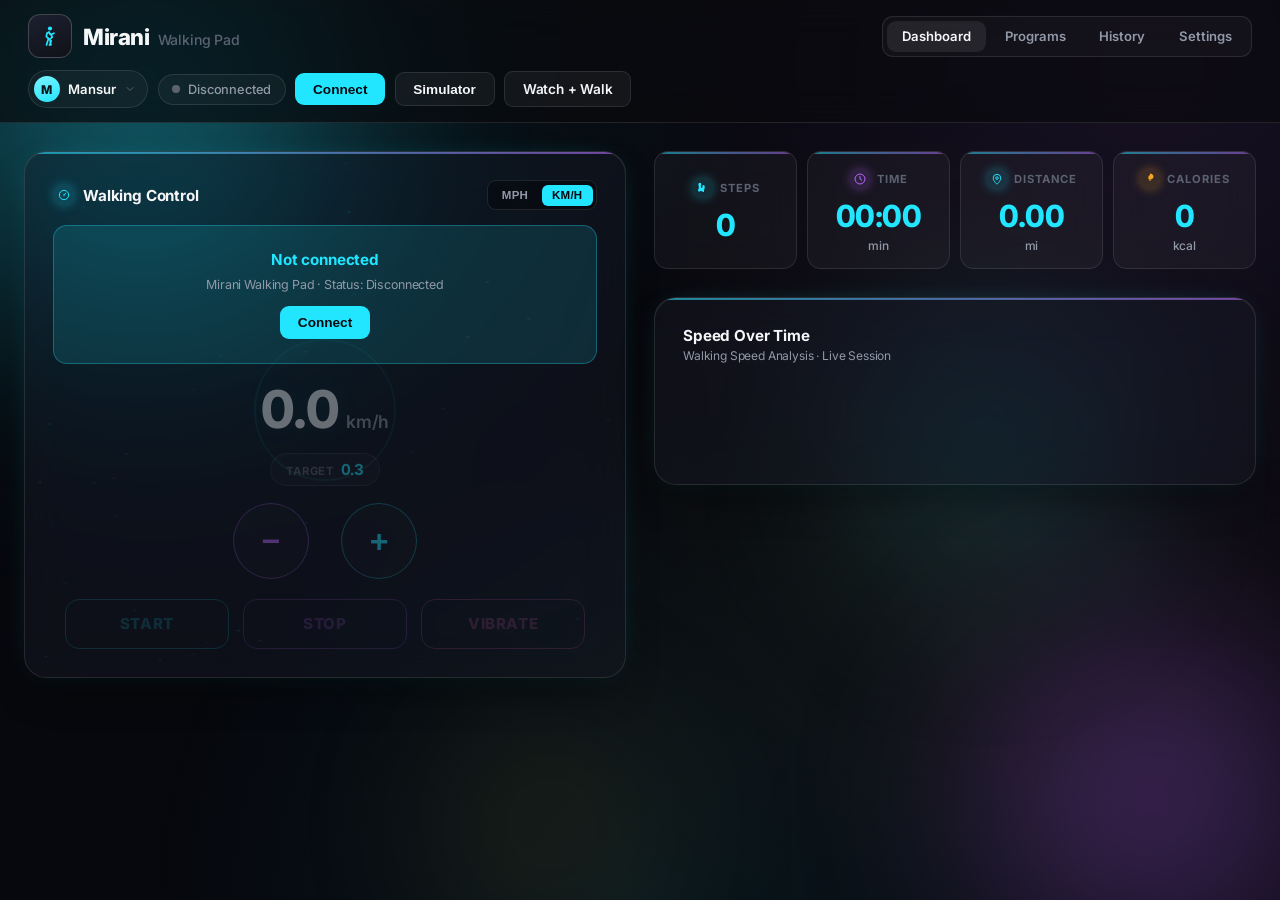
==== commit 4181b305: "Add standby-only Vibrate control for the RM-01 massage plate. Cycles levels 1–4 with the official-ap" ====
--- a/index.html
+++ b/index.html
@@ -122,6 +122,7 @@
                 <button class="btn-action btn-start" id="btn-start" disabled>Start</button>
                 <button class="btn-action btn-pause" id="btn-pause" style="display:none;">Pause</button>
                 <button class="btn-action btn-stop" id="btn-stop" disabled>Stop</button>
+                <button class="btn-action btn-vibrate" id="btn-vibrate" disabled title="Vibration massage — standby only. Click to cycle levels 1–4, then off.">Vibrate</button>
               </div>
             </div>
           </div>
--- a/css/style.css
+++ b/css/style.css
@@ -647,11 +647,11 @@
 }
 
 .btn-speed {
-  width: 62px;
-  height: 62px;
+  width: 76px;
+  height: 76px;
   border-radius: 50%;
   background: rgba(255, 255, 255, 0.03);
-  font-size: 1.6rem;
+  font-size: 2rem;
   font-weight: 700;
   display: flex;
   align-items: center;
@@ -692,7 +692,7 @@
   display: flex;
   gap: 0.9rem;
   width: 100%;
-  max-width: 420px;
+  max-width: 520px;
   margin-top: 0.15rem;
 }
 
@@ -752,6 +752,23 @@
   box-shadow: 0 14px 28px -10px var(--secondary-glow);
 }
 
+.btn-vibrate {
+  border: 1.5px solid #ff6bcb;
+  color: #ff6bcb;
+}
+
+.btn-vibrate:hover:not(:disabled) {
+  background: rgba(255, 107, 203, 0.16);
+  transform: translateY(-2px);
+  box-shadow: 0 14px 28px -10px rgba(255, 107, 203, 0.45);
+}
+
+.btn-vibrate.active {
+  background: #ff6bcb;
+  color: #1a0614;
+  box-shadow: 0 0 24px -6px rgba(255, 107, 203, 0.55);
+}
+
 /* ---------- Telemetry HUD Grid ---------- */
 .hud-grid {
   display: grid;
@@ -885,7 +902,7 @@
 .chart-container {
   width: 100%;
   max-width: 100%;
-  height: 130px;
+  height: 90px;
   position: relative;
   overflow: hidden;
 }
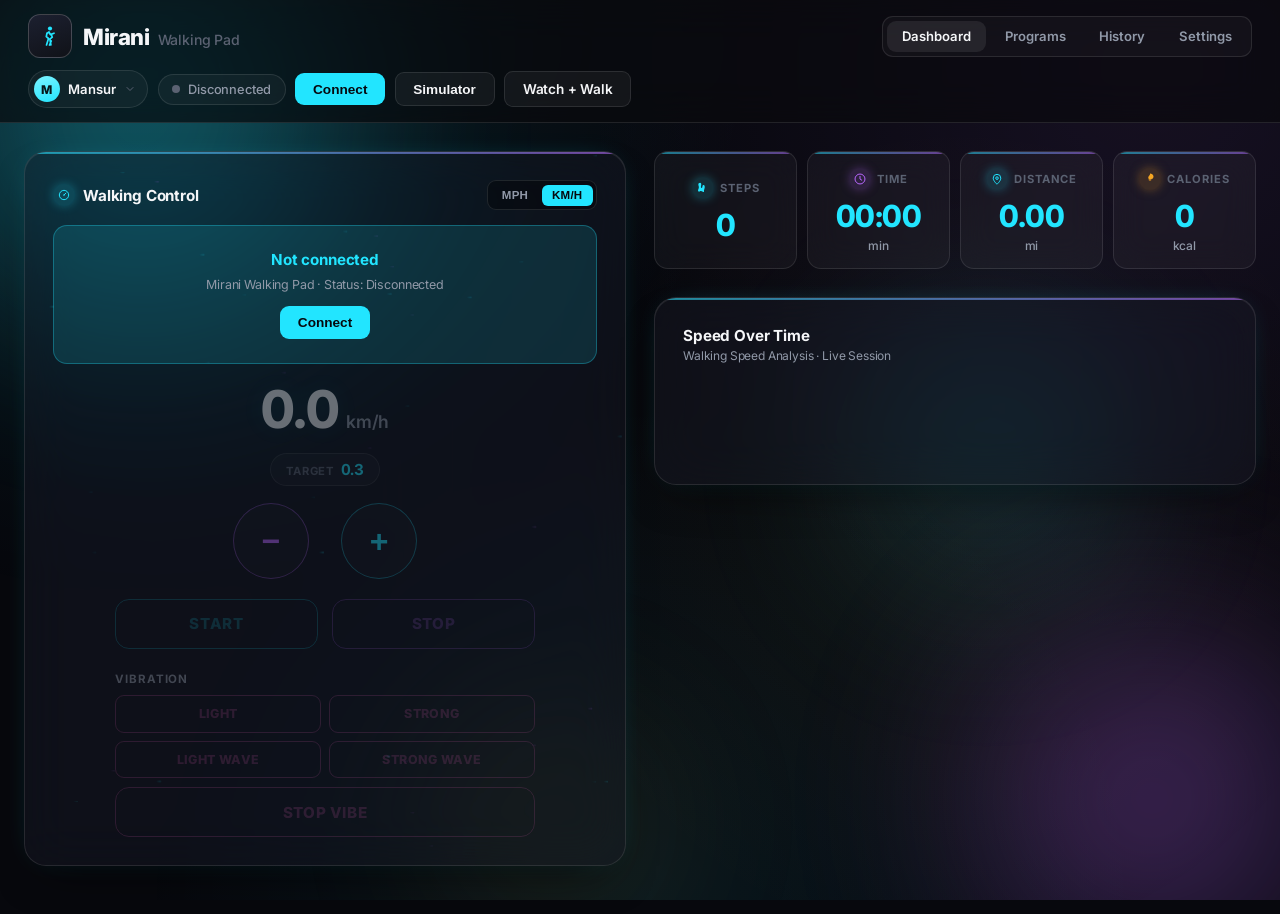
==== commit 752b43c7: "Add four named vibration modes and a dedicated Stop Vibe. Mode buttons start Light/Strong/Light Wave" ====
--- a/index.html
+++ b/index.html
@@ -122,7 +122,16 @@
                 <button class="btn-action btn-start" id="btn-start" disabled>Start</button>
                 <button class="btn-action btn-pause" id="btn-pause" style="display:none;">Pause</button>
                 <button class="btn-action btn-stop" id="btn-stop" disabled>Stop</button>
-                <button class="btn-action btn-vibrate" id="btn-vibrate" disabled title="Vibration massage — standby only. Click to cycle levels 1–4, then off.">Vibrate</button>
+              </div>
+              <div class="vibrate-panel">
+                <div class="vibrate-label">Vibration</div>
+                <div class="vibrate-modes" id="vibrate-modes">
+                  <button type="button" class="btn-vibe-mode" data-mode="1" disabled title="Gentle vibration">Light</button>
+                  <button type="button" class="btn-vibe-mode" data-mode="2" disabled title="Stronger vibration">Strong</button>
+                  <button type="button" class="btn-vibe-mode" data-mode="3" disabled title="Light vibration with shifting">Light Wave</button>
+                  <button type="button" class="btn-vibe-mode" data-mode="4" disabled title="Strong vibration with shifting">Strong Wave</button>
+                </div>
+                <button type="button" class="btn-action btn-vibrate-stop" id="btn-vibrate-stop" disabled>Stop Vibe</button>
               </div>
             </div>
           </div>
--- a/css/style.css
+++ b/css/style.css
@@ -692,7 +692,7 @@
   display: flex;
   gap: 0.9rem;
   width: 100%;
-  max-width: 520px;
+  max-width: 420px;
   margin-top: 0.15rem;
 }
 
@@ -752,21 +752,71 @@
   box-shadow: 0 14px 28px -10px var(--secondary-glow);
 }
 
-.btn-vibrate {
+.vibrate-panel {
+  width: 100%;
+  max-width: 420px;
+  display: flex;
+  flex-direction: column;
+  gap: 0.55rem;
+  margin-top: 0.35rem;
+}
+
+.vibrate-label {
+  font-size: 0.72rem;
+  font-weight: 700;
+  letter-spacing: 0.08em;
+  text-transform: uppercase;
+  color: var(--text-muted);
+}
+
+.vibrate-modes {
+  display: grid;
+  grid-template-columns: 1fr 1fr;
+  gap: 0.5rem;
+}
+
+.btn-vibe-mode {
+  padding: 0.65rem 0.4rem;
+  border-radius: var(--radius-sm);
+  border: 1.5px solid #ff6bcb;
+  background: transparent;
+  color: #ff6bcb;
+  font-family: var(--font-sans);
+  font-weight: 800;
+  font-size: 0.78rem;
+  letter-spacing: 0.03em;
+  text-transform: uppercase;
+  cursor: pointer;
+  transition: all 0.18s ease;
+}
+
+.btn-vibe-mode:hover:not(:disabled) {
+  background: rgba(255, 107, 203, 0.16);
+}
+
+.btn-vibe-mode.active {
+  background: #ff6bcb;
+  color: #1a0614;
+  box-shadow: 0 0 20px -6px rgba(255, 107, 203, 0.55);
+}
+
+.btn-vibe-mode:disabled,
+.btn-vibrate-stop:disabled {
+  opacity: 0.35;
+  cursor: not-allowed;
+  box-shadow: none;
+}
+
+.btn-vibrate-stop {
   border: 1.5px solid #ff6bcb;
   color: #ff6bcb;
 }
 
-.btn-vibrate:hover:not(:disabled) {
-  background: rgba(255, 107, 203, 0.16);
+.btn-vibrate-stop:hover:not(:disabled) {
+  background: #ff6bcb;
+  color: #1a0614;
   transform: translateY(-2px);
   box-shadow: 0 14px 28px -10px rgba(255, 107, 203, 0.45);
-}
-
-.btn-vibrate.active {
-  background: #ff6bcb;
-  color: #1a0614;
-  box-shadow: 0 0 24px -6px rgba(255, 107, 203, 0.55);
 }
 
 /* ---------- Telemetry HUD Grid ---------- */
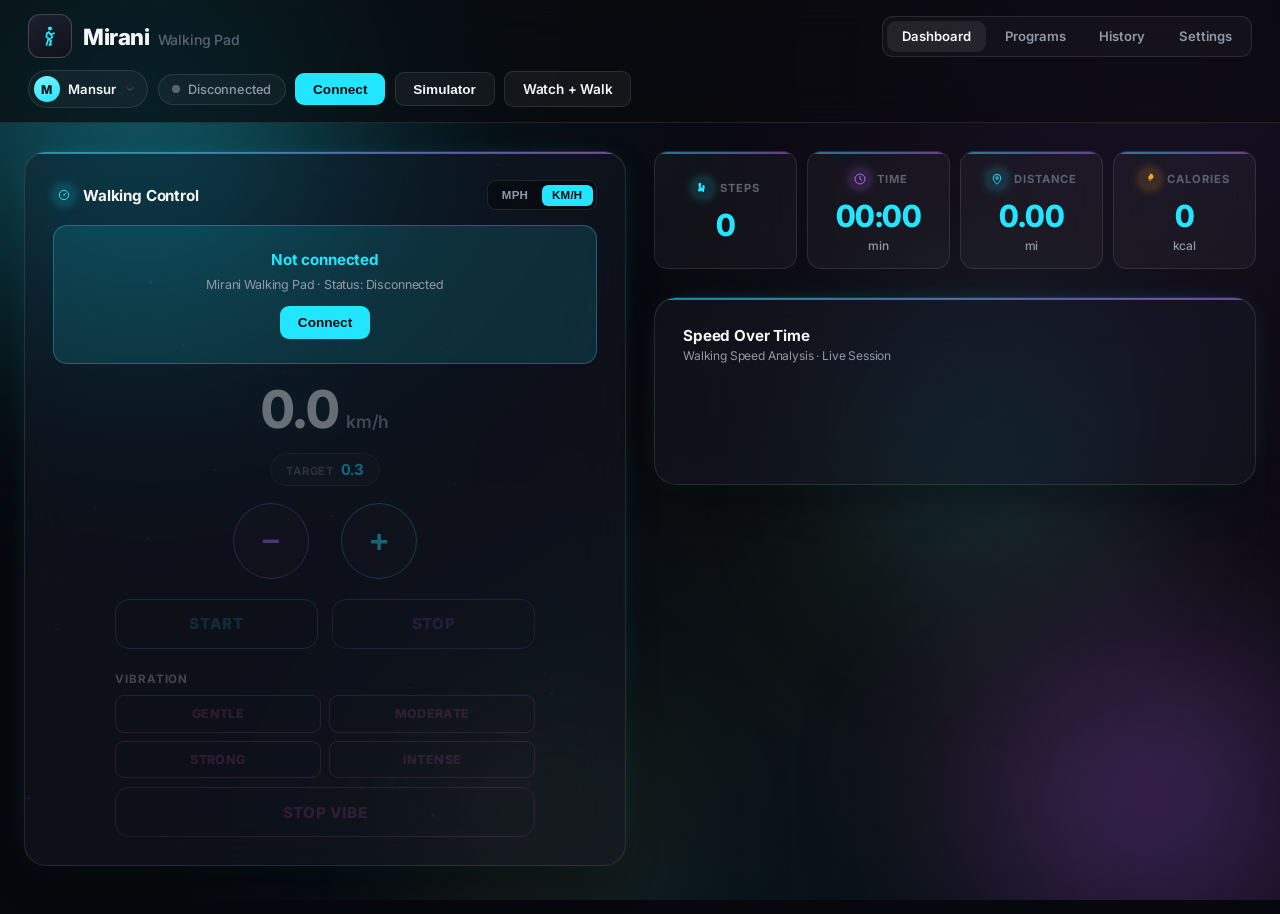
==== commit 11da41f8: "Restore captured vibration level frames and label them Gentle–Intense. Only [0x16, 0x01, level] star" ====
--- a/index.html
+++ b/index.html
@@ -126,10 +126,10 @@
               <div class="vibrate-panel">
                 <div class="vibrate-label">Vibration</div>
                 <div class="vibrate-modes" id="vibrate-modes">
-                  <button type="button" class="btn-vibe-mode" data-mode="1" disabled title="Gentle vibration">Light</button>
-                  <button type="button" class="btn-vibe-mode" data-mode="2" disabled title="Stronger vibration">Strong</button>
-                  <button type="button" class="btn-vibe-mode" data-mode="3" disabled title="Light vibration with shifting">Light Wave</button>
-                  <button type="button" class="btn-vibe-mode" data-mode="4" disabled title="Strong vibration with shifting">Strong Wave</button>
+                  <button type="button" class="btn-vibe-mode" data-mode="1" disabled title="Level 1">Gentle</button>
+                  <button type="button" class="btn-vibe-mode" data-mode="2" disabled title="Level 2">Moderate</button>
+                  <button type="button" class="btn-vibe-mode" data-mode="3" disabled title="Level 3">Strong</button>
+                  <button type="button" class="btn-vibe-mode" data-mode="4" disabled title="Level 4">Intense</button>
                 </div>
                 <button type="button" class="btn-action btn-vibrate-stop" id="btn-vibrate-stop" disabled>Stop Vibe</button>
               </div>
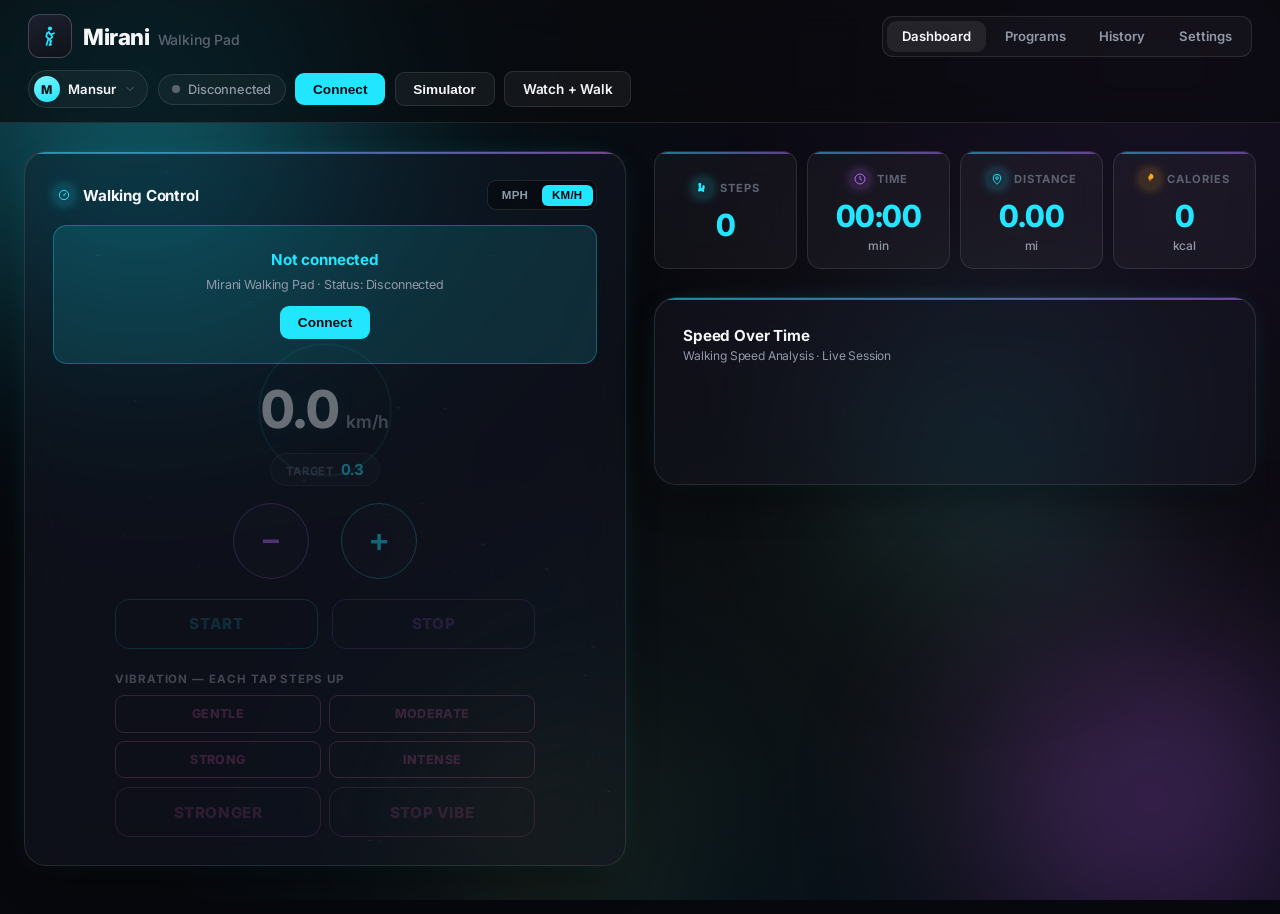
==== commit 008fa5cd: "Make vibration step up one level per Stronger tap, like the remote. Rapid auto-ramps were ignored; t" ====
--- a/index.html
+++ b/index.html
@@ -124,14 +124,17 @@
                 <button class="btn-action btn-stop" id="btn-stop" disabled>Stop</button>
               </div>
               <div class="vibrate-panel">
-                <div class="vibrate-label">Vibration</div>
+                <div class="vibrate-label">Vibration — each tap steps up</div>
                 <div class="vibrate-modes" id="vibrate-modes">
                   <button type="button" class="btn-vibe-mode" data-mode="1" disabled title="Level 1">Gentle</button>
                   <button type="button" class="btn-vibe-mode" data-mode="2" disabled title="Level 2">Moderate</button>
                   <button type="button" class="btn-vibe-mode" data-mode="3" disabled title="Level 3">Strong</button>
                   <button type="button" class="btn-vibe-mode" data-mode="4" disabled title="Level 4">Intense</button>
                 </div>
-                <button type="button" class="btn-action btn-vibrate-stop" id="btn-vibrate-stop" disabled>Stop Vibe</button>
+                <div class="vibrate-actions">
+                  <button type="button" class="btn-action btn-vibrate-up" id="btn-vibrate-up" disabled>Stronger</button>
+                  <button type="button" class="btn-action btn-vibrate-stop" id="btn-vibrate-stop" disabled>Stop Vibe</button>
+                </div>
               </div>
             </div>
           </div>
--- a/css/style.css
+++ b/css/style.css
@@ -800,18 +800,35 @@
   box-shadow: 0 0 20px -6px rgba(255, 107, 203, 0.55);
 }
 
-.btn-vibe-mode:disabled,
+.btn-vibe-mode:disabled {
+  opacity: 0.45;
+  cursor: default;
+}
+
+.btn-vibe-mode.active:disabled {
+  opacity: 1;
+}
+
+.btn-vibrate-up:disabled,
 .btn-vibrate-stop:disabled {
   opacity: 0.35;
   cursor: not-allowed;
   box-shadow: none;
 }
 
+.vibrate-actions {
+  display: grid;
+  grid-template-columns: 1fr 1fr;
+  gap: 0.5rem;
+}
+
+.btn-vibrate-up,
 .btn-vibrate-stop {
   border: 1.5px solid #ff6bcb;
   color: #ff6bcb;
 }
 
+.btn-vibrate-up:hover:not(:disabled),
 .btn-vibrate-stop:hover:not(:disabled) {
   background: #ff6bcb;
   color: #1a0614;
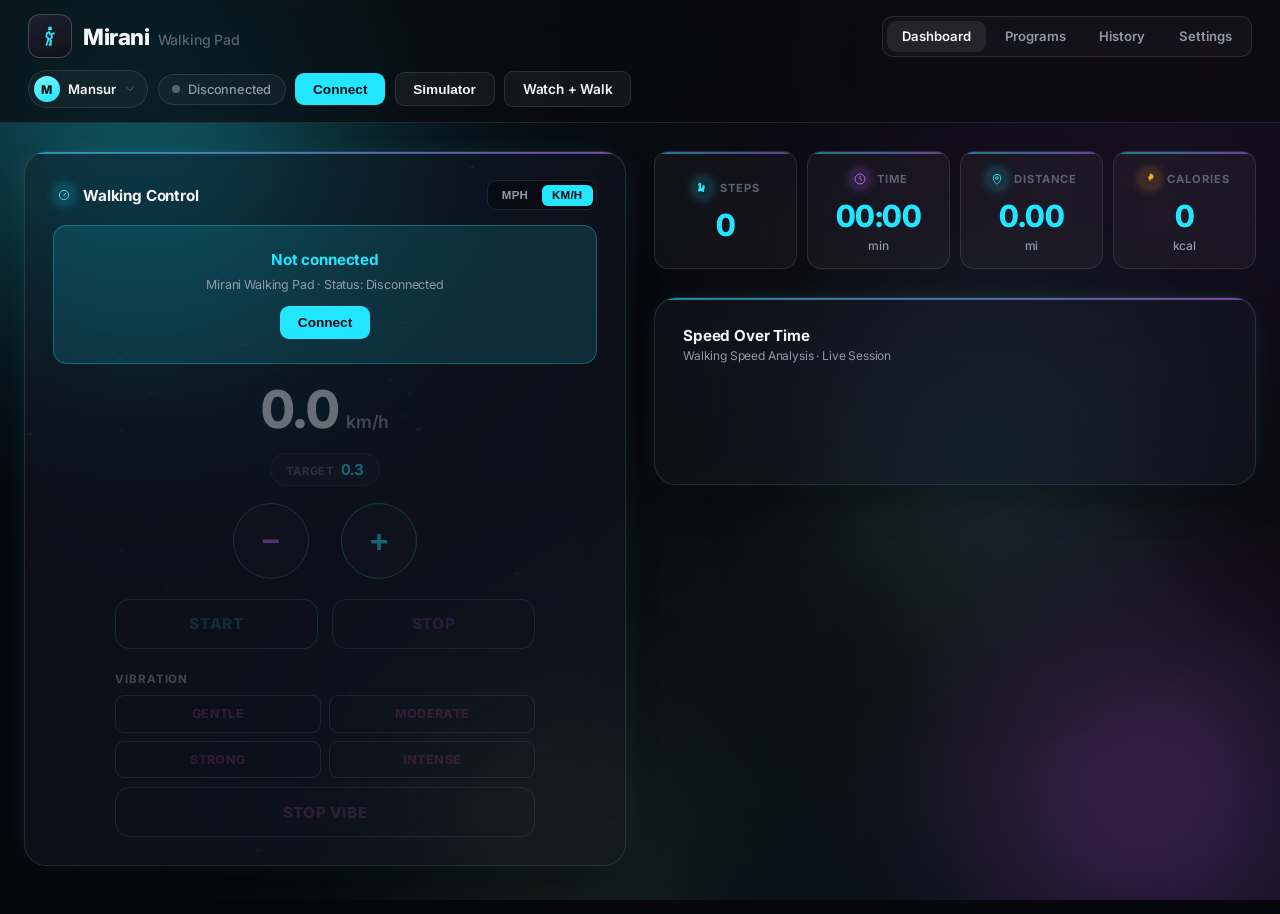
==== commit 5f93b089: "Restore the four vibration buttons and step levels on a longer gap. The Stronger control locked afte" ====
--- a/index.html
+++ b/index.html
@@ -124,17 +124,14 @@
                 <button class="btn-action btn-stop" id="btn-stop" disabled>Stop</button>
               </div>
               <div class="vibrate-panel">
-                <div class="vibrate-label">Vibration — each tap steps up</div>
+                <div class="vibrate-label">Vibration</div>
                 <div class="vibrate-modes" id="vibrate-modes">
                   <button type="button" class="btn-vibe-mode" data-mode="1" disabled title="Level 1">Gentle</button>
                   <button type="button" class="btn-vibe-mode" data-mode="2" disabled title="Level 2">Moderate</button>
                   <button type="button" class="btn-vibe-mode" data-mode="3" disabled title="Level 3">Strong</button>
                   <button type="button" class="btn-vibe-mode" data-mode="4" disabled title="Level 4">Intense</button>
                 </div>
-                <div class="vibrate-actions">
-                  <button type="button" class="btn-action btn-vibrate-up" id="btn-vibrate-up" disabled>Stronger</button>
-                  <button type="button" class="btn-action btn-vibrate-stop" id="btn-vibrate-stop" disabled>Stop Vibe</button>
-                </div>
+                <button type="button" class="btn-action btn-vibrate-stop" id="btn-vibrate-stop" disabled>Stop Vibe</button>
               </div>
             </div>
           </div>
--- a/css/style.css
+++ b/css/style.css
@@ -800,35 +800,18 @@
   box-shadow: 0 0 20px -6px rgba(255, 107, 203, 0.55);
 }
 
-.btn-vibe-mode:disabled {
-  opacity: 0.45;
-  cursor: default;
-}
-
-.btn-vibe-mode.active:disabled {
-  opacity: 1;
-}
-
-.btn-vibrate-up:disabled,
+.btn-vibe-mode:disabled,
 .btn-vibrate-stop:disabled {
   opacity: 0.35;
   cursor: not-allowed;
   box-shadow: none;
 }
 
-.vibrate-actions {
-  display: grid;
-  grid-template-columns: 1fr 1fr;
-  gap: 0.5rem;
-}
-
-.btn-vibrate-up,
 .btn-vibrate-stop {
   border: 1.5px solid #ff6bcb;
   color: #ff6bcb;
 }
 
-.btn-vibrate-up:hover:not(:disabled),
 .btn-vibrate-stop:hover:not(:disabled) {
   background: #ff6bcb;
   color: #1a0614;
